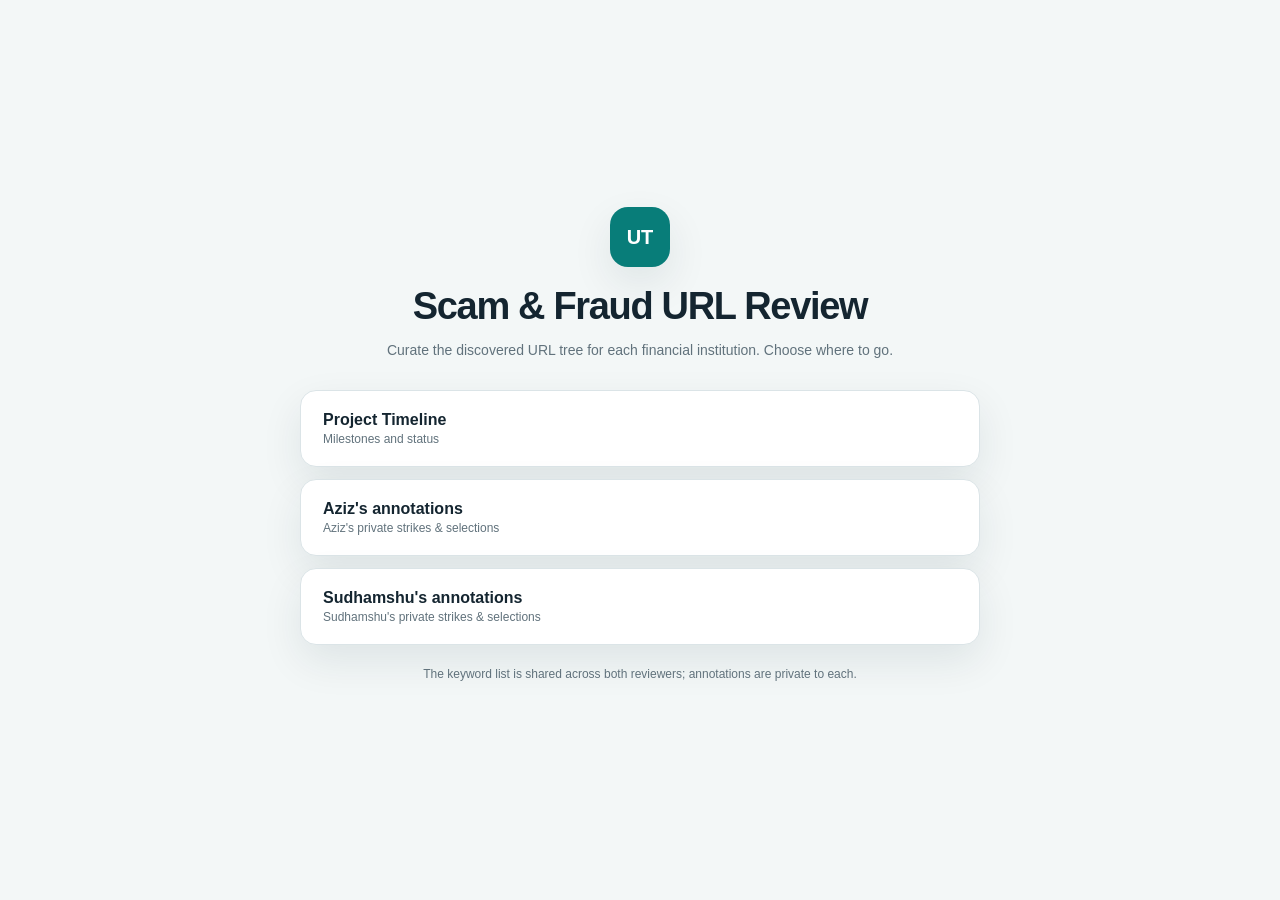
==== index.html @ f6f1cd2d "Initial commit: URL tree review webapp FastAPI + SQLite backend serving a per-reviewer URL tree expl" ====
<!doctype html>
<html lang="en">
<head>
  <meta charset="utf-8">
  <meta name="viewport" content="width=device-width, initial-scale=1">
  <meta name="color-scheme" content="light">
  <title>Scam &amp; Fraud URL Review</title>
  <link rel="stylesheet" href="styles.css">
</head>
<body class="landing-body">
  <main class="landing">
    <div class="landing-mark">UT</div>
    <h1>Scam &amp; Fraud URL Review</h1>
    <p class="landing-intro">Curate the discovered URL tree for each financial institution. Choose where to go.</p>
    <div class="landing-buttons">
      <a class="landing-button" href="timeline.html">
        <strong>Project Timeline</strong>
        <span>Milestones and status</span>
      </a>
      <a class="landing-button" href="tree.html?user=aziz">
        <strong>Aziz's annotations</strong>
        <span>Aziz's private strikes &amp; selections</span>
      </a>
      <a class="landing-button" href="tree.html?user=sudhamshu">
        <strong>Sudhamshu's annotations</strong>
        <span>Sudhamshu's private strikes &amp; selections</span>
      </a>
    </div>
    <p class="landing-note">The keyword list is shared across both reviewers; annotations are private to each.</p>
  </main>
</body>
</html>
---- styles.css ----
:root {
  --ink: #142530;
  --muted: #61727c;
  --line: #dbe4e7;
  --panel: #ffffff;
  --canvas: #f3f7f7;
  --navy: #102d3b;
  --teal: #087d79;
  --teal-dark: #08635f;
  --mint: #dff4ef;
  --amber: #ffcb69;
  --amber-soft: #fff1ca;
  --rose: #d65868;
  --indigo: #5a54d6;
  --indigo-soft: #e9e7fb;
  --indigo-faint: #f3f2fc;
  --shadow: 0 16px 42px rgba(16, 45, 59, 0.09);
}

* { box-sizing: border-box; }

html { min-width: 320px; }

body {
  margin: 0;
  color: var(--ink);
  background: var(--canvas);
  font-family: Inter, ui-sans-serif, -apple-system, BlinkMacSystemFont, "Segoe UI", sans-serif;
  font-size: 14px;
}

button, textarea, select { font: inherit; }

button, a { -webkit-tap-highlight-color: transparent; }

button:focus-visible,
a:focus-visible,
textarea:focus-visible,
select:focus-visible {
  outline: 3px solid rgba(8, 125, 121, 0.28);
  outline-offset: 2px;
}

.loading-screen {
  position: fixed;
  inset: 0;
  z-index: 50;
  display: grid;
  place-content: center;
  justify-items: center;
  gap: 16px;
  color: var(--muted);
  background: var(--canvas);
  transition: opacity 180ms ease, visibility 180ms ease;
}

.loading-screen.is-hidden { opacity: 0; visibility: hidden; }

.loading-mark,
.brand-mark {
  display: grid;
  place-items: center;
  color: white;
  background: var(--teal);
  font-weight: 800;
  letter-spacing: -0.04em;
}

.loading-mark { width: 56px; height: 56px; border-radius: 18px; font-size: 19px; box-shadow: var(--shadow); }

.site-header {
  position: sticky;
  top: 0;
  z-index: 20;
  min-height: 72px;
  display: flex;
  align-items: center;
  justify-content: space-between;
  gap: 24px;
  padding: 12px clamp(18px, 4vw, 56px);
  border-bottom: 1px solid rgba(219, 228, 231, 0.9);
  background: rgba(255, 255, 255, 0.94);
  backdrop-filter: blur(14px);
}

.brand { display: flex; align-items: center; gap: 11px; color: var(--ink); text-decoration: none; }
.brand-mark { width: 40px; height: 40px; border-radius: 12px; font-size: 14px; }
.brand strong, .brand small { display: block; }
.brand strong { font-size: 15px; letter-spacing: -0.02em; }
.brand small { margin-top: 2px; color: var(--muted); font-size: 11px; }

.header-metrics { display: flex; gap: clamp(16px, 3vw, 30px); }
.header-metric { display: flex; flex-direction: column; }
.header-metric strong { font-size: clamp(18px, 2.4vw, 22px); letter-spacing: -0.035em; line-height: 1; color: var(--ink); }
.header-metric span { margin-top: 4px; font-size: 10px; font-weight: 700; letter-spacing: 0.06em; text-transform: uppercase; color: var(--muted); }

.header-right { display: flex; align-items: center; gap: 12px; }
.user-badge { padding: 6px 12px; border-radius: 999px; color: var(--teal-dark); background: var(--mint); font-size: 12px; font-weight: 800; white-space: nowrap; }
.inst-select { display: flex; align-items: center; gap: 8px; font-size: 11px; font-weight: 800; color: var(--muted); text-transform: uppercase; letter-spacing: 0.06em; }
.inst-select select { width: auto; min-width: 150px; margin: 0; padding: 8px 30px 8px 12px; border-radius: 11px; font-weight: 700; text-transform: none; letter-spacing: normal; }
.home-link { padding: 8px 13px; border-radius: 11px; color: #405761; background: #edf3f3; font-size: 12px; font-weight: 800; text-decoration: none; white-space: nowrap; }
.home-link:hover { color: var(--ink); background: #e1ebeb; }

/* Landing / timeline pages */
.landing-body { display: grid; place-items: center; min-height: 100vh; padding: 32px; }
.landing { width: min(680px, 100%); text-align: center; }
.landing.timeline { text-align: left; }
.landing .landing-mark { width: 60px; height: 60px; margin: 0 auto 20px; border-radius: 18px; display: grid; place-items: center; color: #fff; background: var(--teal); font-weight: 800; font-size: 20px; box-shadow: var(--shadow); }
.landing h1 { font-size: clamp(26px, 4vw, 38px); }
.landing-intro { margin: 12px 0 28px; color: var(--muted); line-height: 1.6; }
.landing-buttons { display: grid; gap: 12px; }
.landing-button { display: flex; flex-direction: column; gap: 3px; padding: 20px 22px; border: 1px solid var(--line); border-radius: 16px; background: var(--panel); box-shadow: var(--shadow); text-decoration: none; text-align: left; transition: transform 120ms ease, border-color 120ms ease; }
.landing-button:hover { transform: translateY(-2px); border-color: var(--teal); }
.landing-button strong { color: var(--ink); font-size: 16px; }
.landing-button span { color: var(--muted); font-size: 12px; }
.landing-note { margin-top: 22px; color: var(--muted); font-size: 12px; }
.back-link { display: inline-block; margin-bottom: 16px; color: var(--teal-dark); font-weight: 800; font-size: 13px; text-decoration: none; }
.timeline-list { margin: 8px 0 0; padding: 0 0 0 20px; display: grid; gap: 14px; }
.timeline-list li { color: var(--ink); }
.timeline-list strong { display: block; }
.timeline-list span { color: var(--muted); font-size: 13px; }

.source-tabs { display: flex; gap: 4px; padding: 4px; border-radius: 14px; background: #edf3f3; }
.source-tabs a { padding: 9px 13px; border-radius: 10px; color: #50646e; font-weight: 700; font-size: 12px; text-decoration: none; }
.source-tabs a:hover { color: var(--ink); background: rgba(255, 255, 255, 0.7); }
.source-tabs a[aria-current="page"] { color: white; background: var(--navy); box-shadow: 0 5px 13px rgba(16, 45, 59, 0.18); }

.app-shell {
  width: min(1900px, 100%);
  min-height: calc(100vh - 72px);
  margin: 0 auto;
  display: grid;
  grid-template-columns: minmax(330px, 390px) 1fr;
  gap: 20px;
  padding: 20px;
}

.app-shell.has-selection-pane {
  grid-template-columns: minmax(300px, 360px) 1fr minmax(290px, 350px);
}

.search-panel,
.tree-workspace {
  min-width: 0;
  border: 1px solid var(--line);
  border-radius: 22px;
  background: var(--panel);
  box-shadow: var(--shadow);
}

.search-panel {
  position: sticky;
  top: 92px;
  align-self: start;
  max-height: calc(100vh - 112px);
  overflow: auto;
  padding: 24px;
}

.eyebrow { color: var(--teal); font-size: 11px; font-weight: 800; letter-spacing: 0.12em; text-transform: uppercase; }
h1, h2 { margin: 0; letter-spacing: -0.035em; }
h1 { margin-top: 7px; font-size: clamp(25px, 3vw, 34px); line-height: 1.05; }
h2 { font-size: 20px; }
.intro { margin: 12px 0 18px; color: var(--muted); line-height: 1.55; }

.metric-grid { display: grid; grid-template-columns: repeat(3, 1fr); gap: 8px; margin-bottom: 22px; }
.metric { min-width: 0; padding: 12px; border-radius: 14px; background: #f1f6f6; }
.metric strong, .metric span { display: block; }
.metric strong { overflow: hidden; font-size: 18px; letter-spacing: -0.04em; text-overflow: ellipsis; }
.metric span { margin-top: 3px; color: var(--muted); font-size: 10px; font-weight: 700; text-transform: uppercase; }

.search-form { padding-top: 20px; border-top: 1px solid var(--line); }
/* Keyword-only left pane: the form is the first child, so drop its divider. */
.search-panel > .search-form:first-child { margin-top: 0; padding-top: 0; border-top: 0; }
.availability-filter {
  display: flex;
  align-items: flex-start;
  gap: 10px;
  margin: 0 0 18px;
  padding: 13px;
  border: 1px solid #cfe2df;
  border-radius: 13px;
  background: #f1f8f7;
  cursor: pointer;
}
.availability-filter input { width: 17px; height: 17px; margin: 2px 0 0; accent-color: var(--teal); }
.availability-filter span, .availability-filter strong, .availability-filter small { display: block; }
.availability-filter strong { color: #29444f; font-size: 12px; }
.availability-filter small { margin-top: 4px; color: var(--muted); font-size: 10px; line-height: 1.4; }
.review-tools { margin: 0 0 18px; padding: 13px; border: 1px solid var(--line); border-radius: 13px; background: #fafcfc; }
.review-tools-heading { display: flex; align-items: baseline; justify-content: space-between; gap: 10px; }
.review-tools-heading strong { font-size: 12px; }
.review-tools-heading span { color: var(--muted); font-size: 10px; }
.review-tools > p { margin: 6px 0 10px; color: var(--muted); font-size: 10px; line-height: 1.4; }
.review-tool-actions { display: flex; gap: 6px; }
.review-tool-actions button { padding: 7px 9px; color: #405761; background: #edf3f3; font-size: 10px; }
.review-tool-actions button:hover { color: var(--ink); background: #e1ebeb; }
.search-form > label,
.field-row label { display: block; color: #314852; font-size: 12px; font-weight: 800; }
textarea, select { width: 100%; border: 1px solid #cbd8dc; color: var(--ink); background: white; }
textarea { min-height: 94px; margin-top: 8px; padding: 12px; resize: vertical; border-radius: 13px; line-height: 1.45; }
textarea::placeholder { color: #93a1a8; }
.field-row { display: grid; grid-template-columns: 1fr 0.78fr; gap: 10px; margin-top: 12px; }
select { display: block; margin-top: 7px; padding: 10px 28px 10px 10px; border-radius: 11px; }
.search-hint { margin: 9px 0 0; color: var(--muted); font-size: 11px; }

.button-row, .toolbar-actions { display: flex; gap: 8px; }
.button-row { margin-top: 14px; }
button { border: 0; border-radius: 11px; cursor: pointer; font-weight: 800; }
.primary-button { flex: 1; padding: 11px 16px; color: white; background: var(--teal); }
.primary-button:hover { background: var(--teal-dark); }
.quiet-button, .toolbar-actions button, .pagination button { padding: 10px 13px; color: #405761; background: #edf3f3; }
.quiet-button:hover, .toolbar-actions button:hover, .pagination button:hover { color: var(--ink); background: #e1ebeb; }
button:disabled { cursor: not-allowed; opacity: 0.45; }

.results-section { margin-top: 24px; padding-top: 20px; border-top: 1px solid var(--line); }
.results-heading { display: flex; align-items: baseline; justify-content: space-between; gap: 12px; }
.results-heading h2 { font-size: 16px; }
.results-heading span { color: var(--muted); font-size: 11px; }
.results-list { margin-top: 10px; }
.empty-state { padding: 18px; border: 1px dashed #cbd8dc; border-radius: 13px; color: var(--muted); text-align: center; }
.result-card { display: grid; grid-template-columns: 1fr auto; gap: 8px; padding: 11px 0; border-bottom: 1px solid #edf1f2; }
.result-card:last-child { border-bottom: 0; }
.result-card.is-review-struck .result-url { opacity: 0.55; text-decoration: line-through; text-decoration-thickness: 1.5px; }
.result-url { min-width: 0; color: #21434e; font-family: ui-monospace, SFMono-Regular, Menlo, Consolas, monospace; font-size: 11px; line-height: 1.45; overflow-wrap: anywhere; }
.result-actions { display: flex; align-items: center; gap: 5px; }
.result-actions button, .result-actions a { padding: 7px 8px; border-radius: 8px; color: var(--teal-dark); background: var(--mint); font-size: 10px; font-weight: 800; text-decoration: none; }
.result-review-status { max-width: 92px; color: #8a3945; font-size: 9px; font-weight: 800; line-height: 1.2; text-align: right; }
mark { padding: 0 2px; border-radius: 3px; color: inherit; background: var(--amber); }
.pagination { align-items: center; justify-content: space-between; gap: 8px; margin-top: 13px; }
.pagination:not([hidden]) { display: flex; }
.pagination span { color: var(--muted); font-size: 11px; }

.tree-workspace { min-height: 780px; overflow: hidden; }
.tree-toolbar { display: flex; align-items: center; justify-content: space-between; gap: 16px; padding: 24px 26px 18px; }
.tree-toolbar h2 { margin-top: 5px; }
.tree-legend { display: flex; flex-wrap: wrap; gap: 14px 20px; padding: 12px 26px; border-block: 1px solid var(--line); color: var(--muted); background: #f9fbfb; font-size: 11px; }
.tree-legend span { display: inline-flex; align-items: center; gap: 6px; }
.legend-dot { width: 8px; height: 8px; border-radius: 50%; }
.endpoint-dot { background: var(--teal); }
.match-dot { background: var(--rose); }
.path-dot { background: var(--amber); }

.tree { padding: 18px 20px 40px; }
.host-card { margin-bottom: 9px; border: 1px solid var(--line); border-radius: 14px; overflow: hidden; }
.host-header { display: flex; align-items: center; gap: 8px; min-height: 48px; padding: 7px 12px; background: #fbfcfc; }
.host-header.is-path-highlight { background: var(--amber-soft); box-shadow: inset 4px 0 var(--amber); }
.host-header.is-match-highlight { background: #ffe2e6; box-shadow: inset 4px 0 var(--rose); }
.host-header.is-review-struck .host-link { opacity: 0.5; text-decoration: line-through; text-decoration-thickness: 1.5px; }
.host-toggle, .node-toggle { flex: 0 0 auto; display: grid; place-items: center; padding: 0; color: #49616c; background: transparent; }
.host-toggle { width: 28px; height: 28px; border-radius: 8px; }
.host-toggle:hover, .node-toggle:hover { color: var(--teal); background: #e9f4f2; }
.chevron { display: inline-block; transition: transform 140ms ease; }
[aria-expanded="true"] .chevron { transform: rotate(90deg); }
.host-link { min-width: 0; color: var(--ink); font-weight: 800; text-decoration: none; overflow: hidden; text-overflow: ellipsis; white-space: nowrap; }
.host-link:hover, .node-link:not(.node-directory):hover { color: var(--teal); text-decoration: underline; }
.host-link:not([href]):hover { color: var(--ink); text-decoration: none; }
.host-count { margin-left: auto; padding: 5px 8px; border-radius: 999px; color: #49616c; background: #edf3f3; font-size: 10px; font-weight: 800; white-space: nowrap; }
.host-body {
  padding: 7px 9px 11px 16px;
  border-top: 1px solid var(--line);
  background: white;
  /* Skip layout/paint for host subtrees that are scrolled off-screen; `auto`
     remembers the real size once rendered so scrolling doesn't jump. */
  content-visibility: auto;
  contain-intrinsic-size: auto 600px;
}
.node-children {
  content-visibility: auto;
  contain-intrinsic-size: auto 120px;
}
.node-more { position: relative; }
.node-more-button {
  margin: 4px 0 4px 4px;
  padding: 5px 10px;
  color: #45409f;
  background: var(--indigo-soft);
  font-size: 10px;
  font-weight: 800;
}
.node-more-button:hover { color: #fff; background: var(--indigo); }

.node-list { position: relative; margin: 0; padding: 0 0 0 23px; list-style: none; }
.node-list::before { content: ""; position: absolute; top: 0; bottom: 8px; left: 8px; border-left: 1px solid #d8e1e4; }
.tree-node { position: relative; }
.node-row { position: relative; display: flex; align-items: center; gap: 5px; min-height: 32px; margin: 2px 0; padding: 3px 7px 3px 0; border-radius: 8px; }
.node-row::before { content: ""; position: absolute; left: -15px; width: 13px; border-top: 1px solid #d8e1e4; }
.node-row.is-path-highlight { background: var(--amber-soft); box-shadow: inset 4px 0 var(--amber); }
.node-row.is-match-highlight { background: #ffe2e6; box-shadow: inset 4px 0 var(--rose); }
.node-row.is-review-struck .node-link { opacity: 0.5; text-decoration: line-through; text-decoration-thickness: 1.5px; }
.node-toggle { width: 24px; height: 24px; border-radius: 7px; font-size: 11px; }
.node-spacer { flex: 0 0 24px; }
.node-link { min-width: 0; color: #29444f; font-family: ui-monospace, SFMono-Regular, Menlo, Consolas, monospace; font-size: 12px; line-height: 1.35; text-decoration: none; overflow-wrap: anywhere; }
.node-directory { color: #5f737c; cursor: default; }
.node-badge { flex: 0 0 auto; margin-left: 3px; padding: 3px 6px; border-radius: 999px; color: var(--teal-dark); background: var(--mint); font-size: 9px; font-weight: 900; }
.query-badge { color: #705019; background: #fff0c8; }
.review-badge { flex: 0 0 auto; padding: 3px 6px; border-radius: 999px; color: #843543; background: #f9dce1; font-size: 9px; font-weight: 900; }
.node-review-button { flex: 0 0 auto; min-height: 24px; margin-left: 5px; padding: 4px 7px; color: #7e4650; background: #f8e9eb; font-size: 9px; line-height: 1; opacity: 0.68; }
.node-row:hover .node-review-button, .node-row:focus-within .node-review-button, .node-row.is-review-struck .node-review-button { opacity: 1; }
.node-review-button:hover { color: var(--teal-dark); background: #e8f3f1; }
.node-children { margin-left: 1px; }

.review-dialog { width: min(520px, calc(100vw - 28px)); padding: 0; border: 0; border-radius: 20px; color: var(--ink); box-shadow: 0 28px 80px rgba(16, 45, 59, 0.28); }
.review-dialog::backdrop { background: rgba(10, 28, 36, 0.55); backdrop-filter: blur(3px); }
.review-dialog-form { padding: 22px; }
.review-dialog-heading { display: flex; align-items: flex-start; justify-content: space-between; gap: 16px; }
.review-dialog-heading span { color: var(--teal); font-size: 10px; font-weight: 900; letter-spacing: 0.12em; text-transform: uppercase; }
.review-dialog-heading h2 { margin-top: 4px; }
.dialog-close { width: 32px; height: 32px; padding: 0; color: #657780; background: #edf3f3; font-size: 21px; }
.review-url { margin: 16px 0; padding: 11px; border-radius: 10px; color: #39535e; background: #f1f6f6; font-family: ui-monospace, SFMono-Regular, Menlo, Consolas, monospace; font-size: 11px; overflow-wrap: anywhere; }
.review-dialog-form > label { display: block; margin-top: 12px; color: #314852; font-size: 12px; font-weight: 800; }
.review-dialog-form select, .review-dialog-form textarea { margin-top: 7px; }
.review-dialog-actions { display: grid; grid-template-columns: auto 1fr auto auto; align-items: center; gap: 8px; margin-top: 20px; }
.review-dialog-actions button { padding: 10px 13px; }
.remove-mark { color: #963d4b; background: #f9e3e6; }

.endpoint-dot { background: var(--teal); }
.selected-dot { background: var(--indigo); }

/* Select buttons on node rows and host headers. */
.node-select-button {
  flex: 0 0 auto;
  min-height: 24px;
  margin-left: 4px;
  padding: 4px 7px;
  color: #45409f;
  background: var(--indigo-soft);
  font-size: 9px;
  line-height: 1;
  opacity: 0.68;
}
.node-row:hover .node-select-button,
.node-row:focus-within .node-select-button,
.node-row.is-selected .node-select-button { opacity: 1; }
.node-select-button:hover { color: #fff; background: var(--indigo); }
.node-select-button.is-active { color: #fff; background: var(--indigo); opacity: 1; }
.host-header .node-select-button { opacity: 1; }

/* Selection shading — placed after the match/path highlight rules so a selected
   row visually dominates a keyword highlight on the same node. */
.node-row.is-selected-descendant { background: var(--indigo-faint); }
.node-row.is-selected { background: var(--indigo-soft); box-shadow: inset 4px 0 var(--indigo); }
.host-header.is-selected-descendant { background: var(--indigo-faint); }
.host-header.is-selected { background: var(--indigo-soft); box-shadow: inset 4px 0 var(--indigo); }

/* Selection pane */
.selection-pane {
  min-width: 0;
  align-self: start;
  position: sticky;
  top: 92px;
  max-height: calc(100vh - 112px);
  overflow: auto;
  padding: 22px;
  border: 1px solid var(--line);
  border-radius: 22px;
  background: var(--panel);
  box-shadow: var(--shadow);
}
.selection-header { display: flex; align-items: flex-start; justify-content: space-between; gap: 12px; }
.selection-header h2 { margin-top: 5px; font-size: 18px; }
.selection-header > span {
  padding: 5px 9px;
  border-radius: 999px;
  color: #45409f;
  background: var(--indigo-soft);
  font-size: 10px;
  font-weight: 800;
  white-space: nowrap;
}
.selection-note { margin: 11px 0 13px; color: var(--muted); font-size: 11px; line-height: 1.5; }
.selection-actions { display: flex; gap: 6px; margin-bottom: 14px; }
.selection-actions button { flex: 1; }
.selection-body { display: grid; gap: 12px; }
.selection-block { border: 1px solid #e4e2f6; border-radius: 13px; overflow: hidden; }
.selection-block-head { display: flex; align-items: center; gap: 8px; padding: 9px 11px; background: var(--indigo-faint); }
.selection-crumb {
  min-width: 0;
  color: #3a3690;
  font-family: ui-monospace, SFMono-Regular, Menlo, Consolas, monospace;
  font-size: 10px;
  overflow-wrap: anywhere;
}
.selection-remove {
  flex: 0 0 auto;
  margin-left: auto;
  padding: 5px 8px;
  color: #963d4b;
  background: #f9e3e6;
  font-size: 9px;
}
.selection-remove:hover { color: #fff; background: var(--rose); }
.selection-node-list { list-style: none; margin: 0; padding-left: 14px; }
.selection-root-list { padding: 10px 12px; }
.selection-node { position: relative; }
.selection-label {
  display: inline-block;
  padding: 2px 0;
  color: #33507b;
  font-family: ui-monospace, SFMono-Regular, Menlo, Consolas, monospace;
  font-size: 11px;
  text-decoration: none;
  overflow-wrap: anywhere;
}
.selection-label.is-directory { color: #6a6f96; }
.selection-label:not(.is-directory):hover { color: var(--teal); text-decoration: underline; }
.selection-tools { margin-top: 16px; padding-top: 16px; border-top: 1px solid var(--line); }
.selection-tools .review-tools { margin: 0; }

@media (max-width: 1280px) {
  .app-shell.has-selection-pane { grid-template-columns: minmax(330px, 390px) 1fr; }
  .app-shell.has-selection-pane .selection-pane {
    position: static;
    max-height: none;
    grid-column: 1 / -1;
  }
}

@media (max-width: 980px) {
  .site-header { align-items: flex-start; flex-direction: column; gap: 10px; }
  .source-tabs { width: 100%; overflow-x: auto; }
  .source-tabs a { flex: 0 0 auto; }
  .app-shell,
  .app-shell.has-selection-pane { grid-template-columns: 1fr; }
  .search-panel { position: static; max-height: none; }
  .app-shell.has-selection-pane .selection-pane { position: static; max-height: none; }
}

@media (max-width: 620px) {
  .app-shell { padding: 10px; }
  .search-panel, .tree-workspace { border-radius: 16px; }
  .search-panel { padding: 18px; }
  .tree-toolbar { align-items: flex-start; flex-direction: column; padding: 20px; }
  .tree-legend { padding-inline: 20px; }
  .tree { padding-inline: 10px; }
  .field-row { grid-template-columns: 1fr; }
  .metric strong { font-size: 15px; }
  .host-count { display: none; }
}

@media (prefers-reduced-motion: reduce) {
  *, *::before, *::after { scroll-behavior: auto !important; transition: none !important; }
}
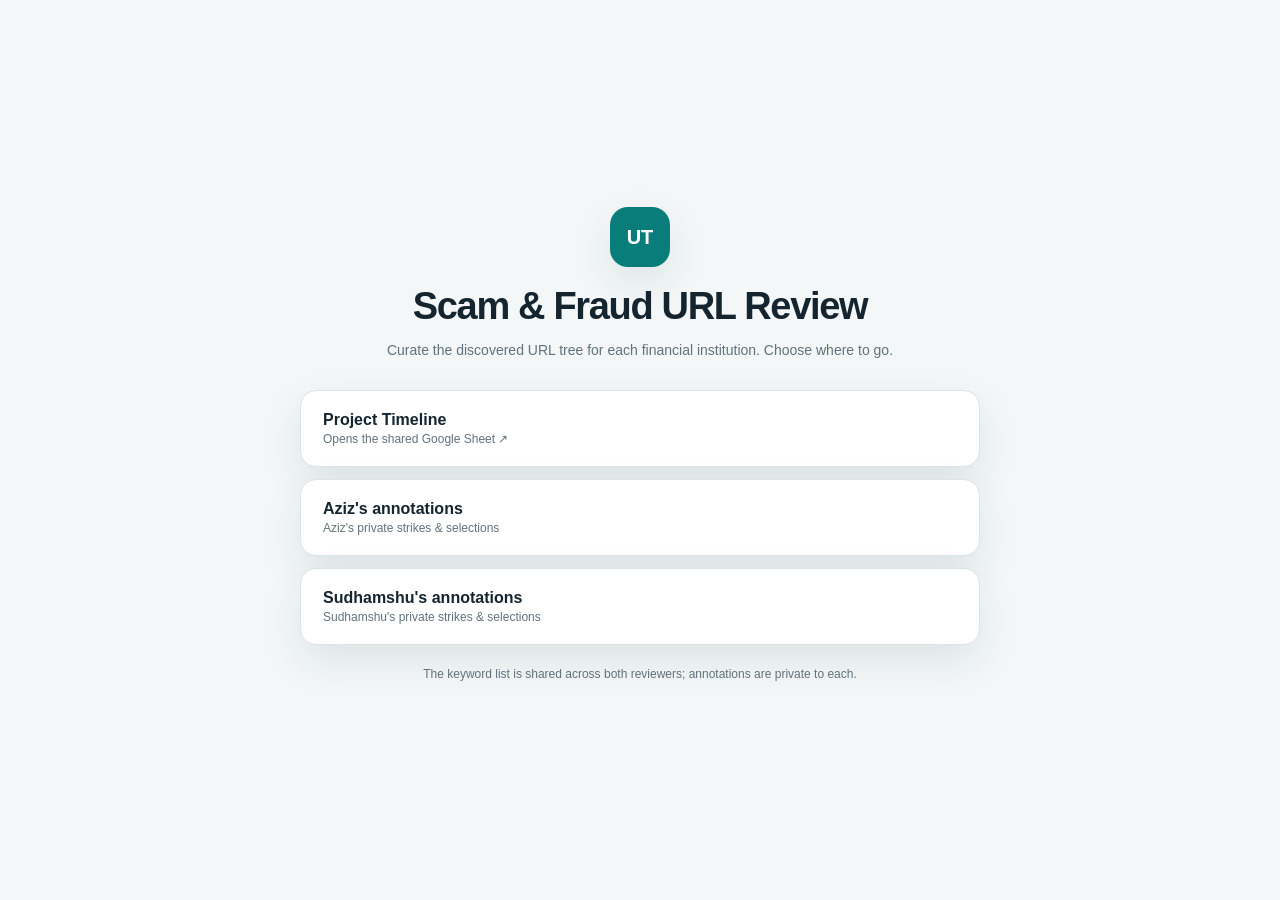
==== commit e8ee10c7: "Institution-agnostic validation, static hardening, timeline link - Import/selection validation now c" ====
--- a/index.html
+++ b/index.html
@@ -13,9 +13,9 @@
     <h1>Scam &amp; Fraud URL Review</h1>
     <p class="landing-intro">Curate the discovered URL tree for each financial institution. Choose where to go.</p>
     <div class="landing-buttons">
-      <a class="landing-button" href="timeline.html">
+      <a class="landing-button" href="https://docs.google.com/spreadsheets/d/1gBajcdoK5oig2TLUUDUXqe4jmzk2kMywuAVEbnEu_oM/edit?usp=sharing" target="_blank" rel="noopener noreferrer">
         <strong>Project Timeline</strong>
-        <span>Milestones and status</span>
+        <span>Opens the shared Google Sheet ↗</span>
       </a>
       <a class="landing-button" href="tree.html?user=aziz">
         <strong>Aziz's annotations</strong>
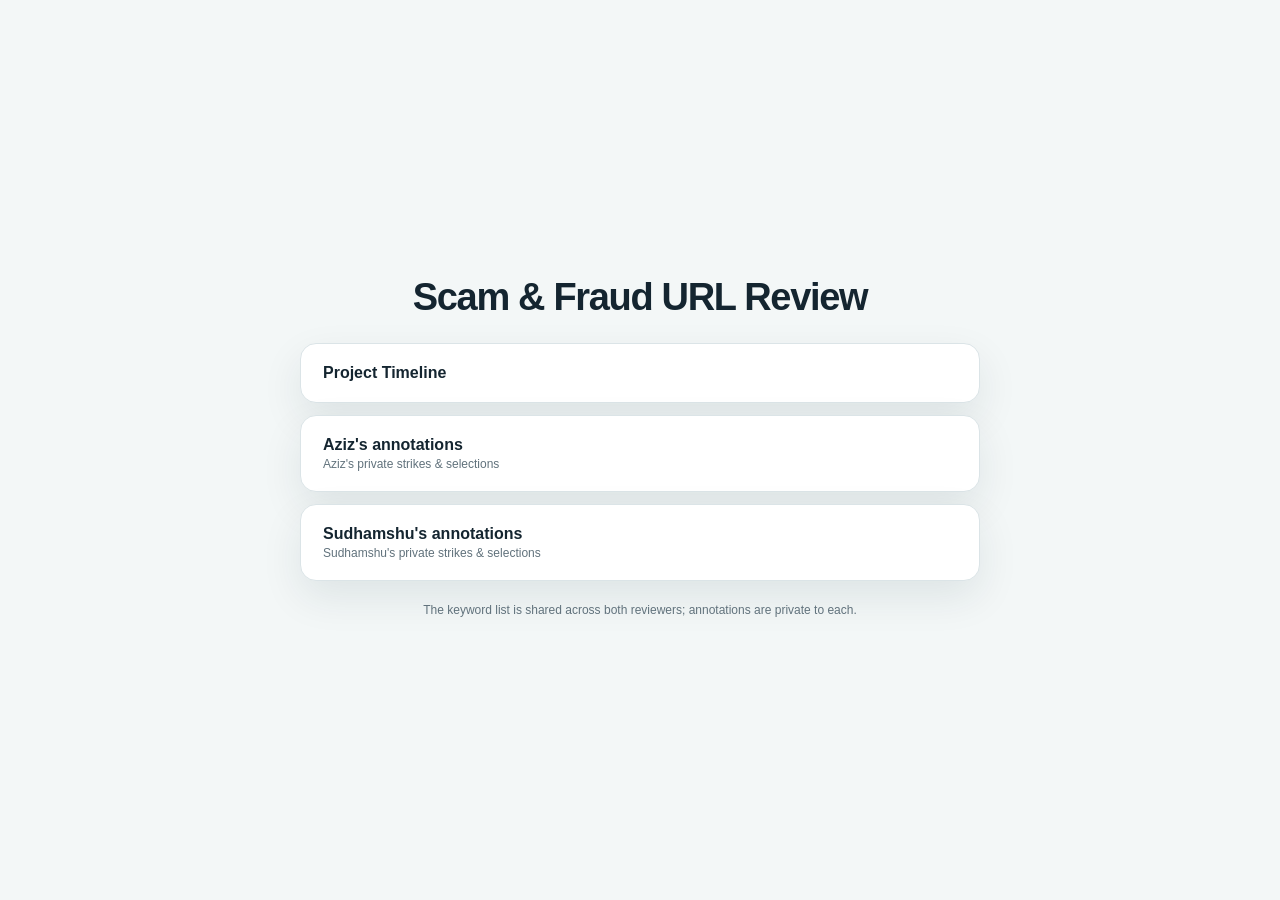
==== commit 1a37a627: "Clean landing: drop the UT icon, intro line, and Project Timeline subheading Co-Authored-By: Claude " ====
--- a/index.html
+++ b/index.html
@@ -9,13 +9,10 @@
 </head>
 <body class="landing-body">
   <main class="landing">
-    <div class="landing-mark">UT</div>
     <h1>Scam &amp; Fraud URL Review</h1>
-    <p class="landing-intro">Curate the discovered URL tree for each financial institution. Choose where to go.</p>
     <div class="landing-buttons">
       <a class="landing-button" href="https://docs.google.com/spreadsheets/d/1gBajcdoK5oig2TLUUDUXqe4jmzk2kMywuAVEbnEu_oM/edit?usp=sharing" target="_blank" rel="noopener noreferrer">
         <strong>Project Timeline</strong>
-        <span>Opens the shared Google Sheet ↗</span>
       </a>
       <a class="landing-button" href="tree.html?user=aziz">
         <strong>Aziz's annotations</strong>
--- a/styles.css
+++ b/styles.css
@@ -106,7 +106,7 @@
 .landing { width: min(680px, 100%); text-align: center; }
 .landing.timeline { text-align: left; }
 .landing .landing-mark { width: 60px; height: 60px; margin: 0 auto 20px; border-radius: 18px; display: grid; place-items: center; color: #fff; background: var(--teal); font-weight: 800; font-size: 20px; box-shadow: var(--shadow); }
-.landing h1 { font-size: clamp(26px, 4vw, 38px); }
+.landing h1 { font-size: clamp(26px, 4vw, 38px); margin-bottom: 26px; }
 .landing-intro { margin: 12px 0 28px; color: var(--muted); line-height: 1.6; }
 .landing-buttons { display: grid; gap: 12px; }
 .landing-button { display: flex; flex-direction: column; gap: 3px; padding: 20px 22px; border: 1px solid var(--line); border-radius: 16px; background: var(--panel); box-shadow: var(--shadow); text-decoration: none; text-align: left; transition: transform 120ms ease, border-color 120ms ease; }
